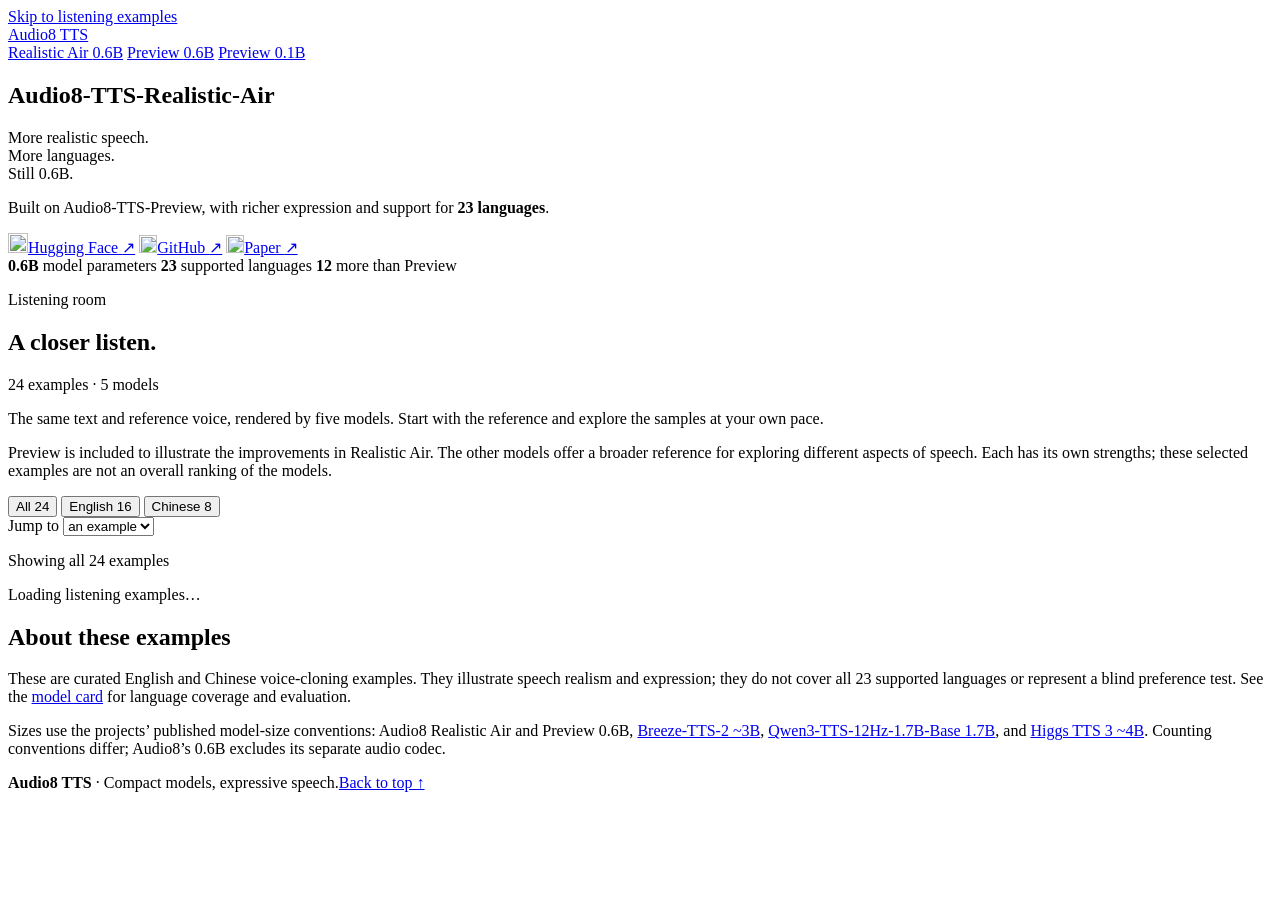
==== docs/index.html @ 8d4c70db "Rename the Realistic release to Audio8-TTS-Realistic-Air" ====
<!doctype html>
<html lang="en">
<head>
  <meta charset="utf-8">
  <meta name="viewport" content="width=device-width, initial-scale=1">
  <meta name="color-scheme" content="light">
  <meta name="theme-color" content="#ffffff">
  <title>Audio8-TTS-Realistic-Air · 0.6B — Listening Demo</title>
  <meta name="description" content="Listen to Audio8-TTS-Realistic-Air: expressive speech in a compact 0.6B model, with 23 supported languages. Explore 24 examples alongside Preview, Breeze-TTS-2, Qwen3-TTS and Higgs TTS 3.">
  <meta property="og:type" content="website">
  <meta property="og:title" content="Audio8-TTS-Realistic-Air · 0.6B">
  <meta property="og:description" content="More realistic speech. More languages. Still 0.6B. Explore 24 voice-cloning examples.">
  <meta property="og:url" content="https://edge0-ai.github.io/Audio8_TTS/">
  <link rel="canonical" href="https://edge0-ai.github.io/Audio8_TTS/">
  <link rel="stylesheet" href="version-nav.css">
  <link rel="stylesheet" href="realistic-0.6b/styles.css?v=2">
</head>
<body>
  <a class="skip-link" href="#listening">Skip to listening examples</a>
  <header class="version-bar" id="top">
    <div class="shell version-inner">
      <a class="version-brand" href="./">Audio8 TTS</a>
      <nav class="version-switcher" aria-label="Model versions">
        <a href="realistic-0.6b/" aria-current="page">Realistic Air <span>0.6B</span></a>
        <a href="preview-0.6b/">Preview <span>0.6B</span></a>
        <a href="0.1B/">Preview <span>0.1B</span></a>
      </nav>
    </div>
  </header>

  <main>
    <section class="hero shell" aria-labelledby="hero-title">
      <h1 id="hero-title">Audio8-TTS-Realistic-Air</h1>
      <p class="hero-copy">More realistic speech.<br>More languages.<br>Still 0.6B.</p>
      <p class="hero-detail">Built on Audio8-TTS-Preview, with richer expression and support for <strong>23 languages</strong>.</p>
      <div class="hero-actions">
        <a class="button model-link" href="https://huggingface.co/Edge0/Audio8-TTS-Realistic-Air"><img src="realistic-0.6b/icons/huggingface.svg" alt="" width="20" height="20">Hugging Face <span aria-hidden="true">↗</span></a>
        <a class="button github-link" href="https://github.com/Edge0-AI/Audio8_TTS"><img src="realistic-0.6b/icons/github.svg" alt="" width="18" height="18">GitHub <span aria-hidden="true">↗</span></a>
        <a class="button paper-link" href="https://arxiv.org/abs/2610.14776"><img src="realistic-0.6b/icons/arxiv.svg" alt="" width="18" height="18">Paper <span aria-hidden="true">↗</span></a>
      </div>
      <div class="hero-facts" aria-label="Model highlights">
        <span><strong>0.6B</strong> model parameters</span>
        <span><strong>23</strong> supported languages</span>
        <span><strong>12</strong> more than Preview</span>
      </div>
    </section>

    <section class="listening shell" id="listening" aria-labelledby="listening-title">
      <div class="section-heading">
        <div><p class="eyebrow">Listening room</p><h2 id="listening-title">A closer listen.</h2></div>
        <span class="example-total">24 examples · 5 models</span>
      </div>
      <p class="section-copy">The same text and reference voice, rendered by five models. Start with the reference and explore the samples at your own pace.</p>
      <p class="listening-note">Preview is included to illustrate the improvements in Realistic Air. The other models offer a broader reference for exploring different aspects of speech. Each has its own strengths; these selected examples are not an overall ranking of the models.</p>
      <div class="listening-controls">
        <div class="filters" role="group" aria-label="Filter examples by language">
          <button type="button" data-language="all" aria-pressed="true">All <span>24</span></button>
          <button type="button" data-language="en" aria-pressed="false">English <span>16</span></button>
          <button type="button" data-language="zh" aria-pressed="false">Chinese <span>8</span></button>
        </div>
        <label class="jump-label">Jump to <select id="sample-jump" aria-label="Jump to an example"><option value="">an example</option></select></label>
      </div>
      <p id="result-count" class="result-count" role="status">Showing all 24 examples</p>
      <div id="demo-root"><p class="loading">Loading listening examples…</p></div>
      <noscript><p>Enable JavaScript to load the listening examples and audio players.</p></noscript>
    </section>

    <aside class="notes shell" aria-labelledby="notes-title">
      <h2 id="notes-title">About these examples</h2>
      <p>These are curated English and Chinese voice-cloning examples. They illustrate speech realism and expression; they do not cover all 23 supported languages or represent a blind preference test. See the <a href="https://huggingface.co/Edge0/Audio8-TTS-Realistic-Air#evaluation">model card</a> for language coverage and evaluation.</p>
      <p>Sizes use the projects’ published model-size conventions: Audio8 Realistic Air and Preview 0.6B, <a href="https://huggingface.co/BreezeBlue/Breeze-TTS-2">Breeze-TTS-2 ~3B</a>, <a href="https://huggingface.co/Qwen/Qwen3-TTS-12Hz-1.7B-Base">Qwen3-TTS-12Hz-1.7B-Base 1.7B</a>, and <a href="https://huggingface.co/bosonai/higgs-tts-3-4b">Higgs TTS 3 ~4B</a>. Counting conventions differ; Audio8’s 0.6B excludes its separate audio codec.</p>
    </aside>
  </main>
  <footer class="site-footer shell"><span><strong>Audio8 TTS</strong> · Compact models, expressive speech.</span><a href="#top">Back to top ↑</a></footer>
  <script src="realistic-0.6b/data.js" defer></script>
  <script src="realistic-0.6b/app.js?v=2" defer></script>
</body>
</html>
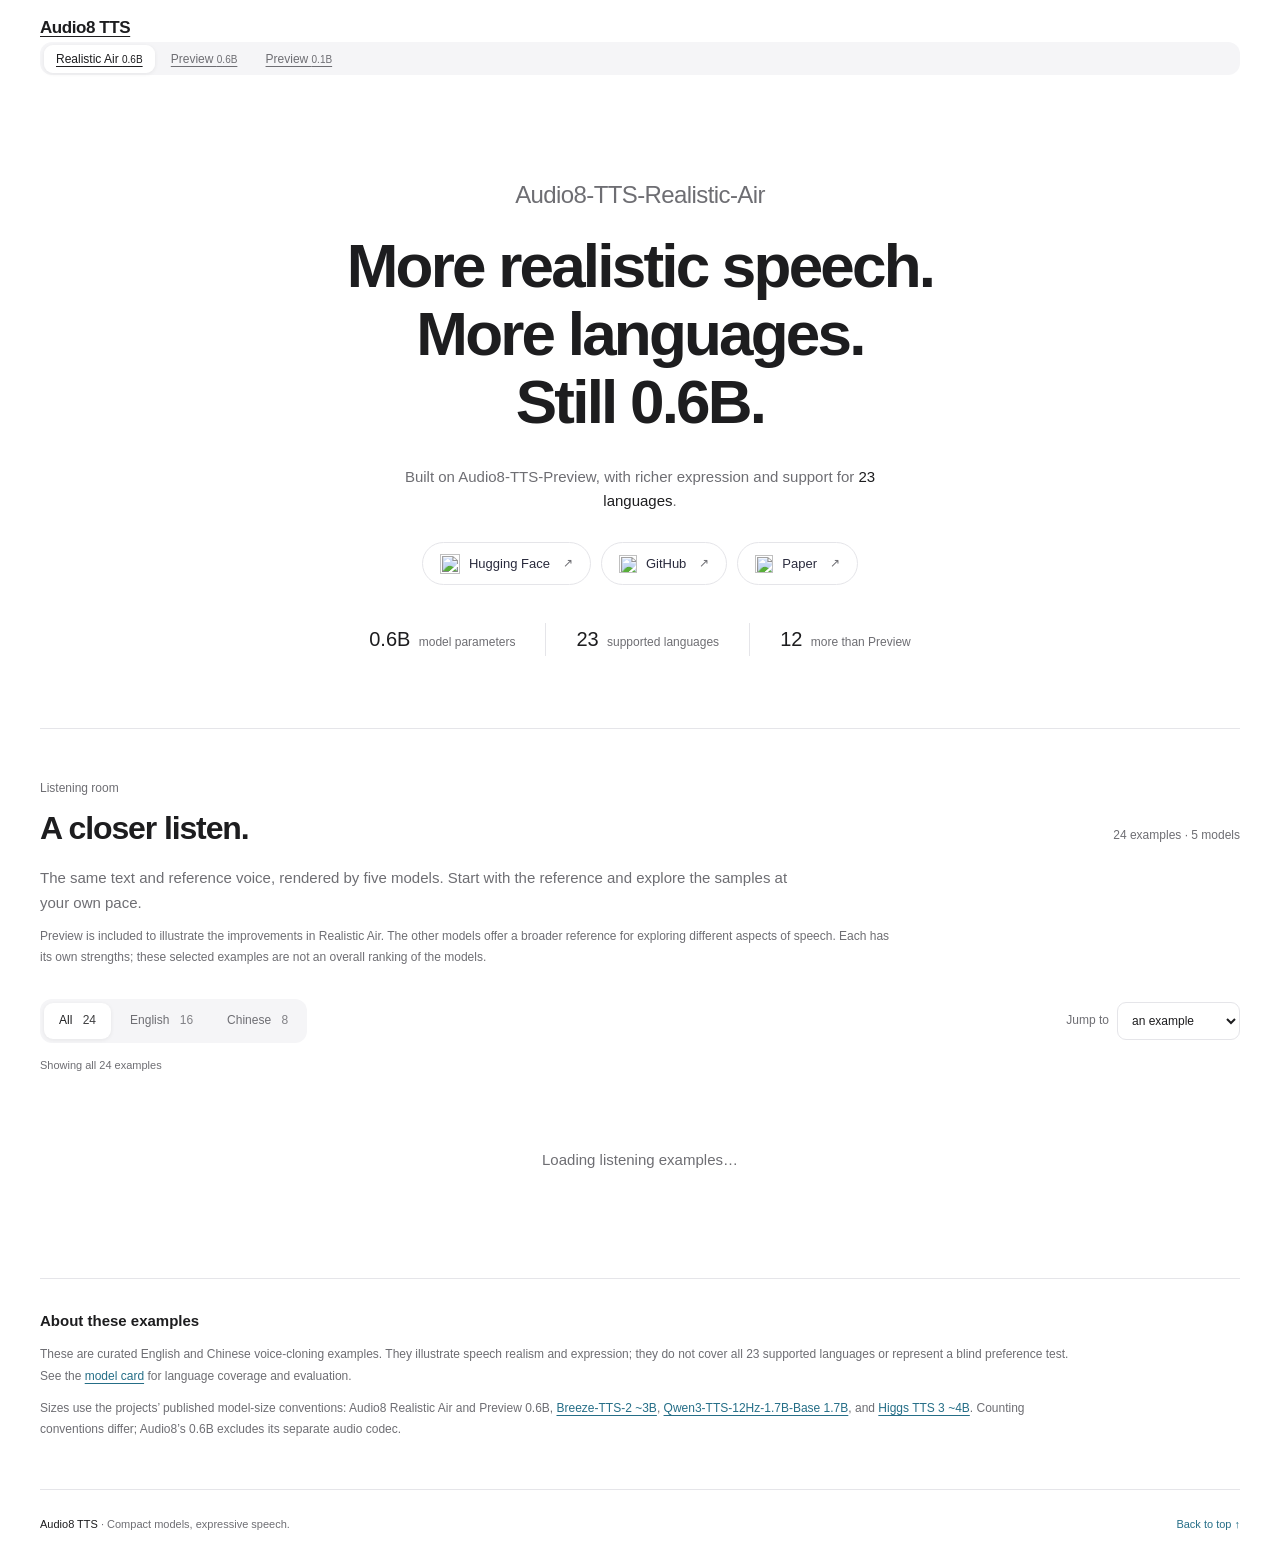
==== commit a98fff76: "Refine presentation metadata" ====
--- a/docs/index.html
+++ b/docs/index.html
@@ -5,6 +5,7 @@
   <meta name="viewport" content="width=device-width, initial-scale=1">
   <meta name="color-scheme" content="light">
   <meta name="theme-color" content="#ffffff">
+  <meta name="audio8:family" content="mini / air / pro?">
   <title>Audio8-TTS-Realistic-Air · 0.6B — Listening Demo</title>
   <meta name="description" content="Listen to Audio8-TTS-Realistic-Air: expressive speech in a compact 0.6B model, with 23 supported languages. Explore 24 examples alongside Preview, Breeze-TTS-2, Qwen3-TTS and Higgs TTS 3.">
   <meta property="og:type" content="website">
--- a/docs/realistic-0.6b/styles.css
+++ b/docs/realistic-0.6b/styles.css
@@ -0,0 +1,157 @@
+/* a little more headroom. */
+:root {
+  --ink: #1d1d1f;
+  --muted: #6e6e73;
+  --line: #e5e5e9;
+  --paper: #fff;
+  --soft: #f5f5f7;
+  --orange: #ff5a21;
+  --navy: #2a2b3d;
+  --sky: #3ab2da;
+  --mint: #6fdba1;
+}
+* { box-sizing: border-box; }
+html { scroll-behavior: smooth; scroll-padding-top: 24px; }
+body { margin: 0; background: var(--paper); color: var(--ink); font-family: -apple-system, BlinkMacSystemFont, "Segoe UI", sans-serif; font-size: 15px; line-height: 1.65; -webkit-font-smoothing: antialiased; }
+a { color: #256e87; text-underline-offset: 3px; }
+button, select { font: inherit; }
+button, a, select { -webkit-tap-highlight-color: transparent; }
+a:focus-visible, button:focus-visible, select:focus-visible, summary:focus-visible, audio:focus-visible { outline: 3px solid var(--sky); outline-offset: 4px; }
+button { cursor: pointer; }
+.shell { width: min(1200px, calc(100% - 64px)); margin-inline: auto; }
+.skip-link { position: absolute; left: 18px; top: -80px; padding: 12px; background: #fff; z-index: 10; }
+.skip-link:focus { top: 10px; }
+
+/* Keep the quieter navigation local to the Realistic pages. */
+.version-bar { background: #fff; border-color: var(--line); color: var(--ink); }
+.version-inner { min-height: 76px; padding-block: 14px; }
+.version-brand { color: var(--ink); font-size: 17px; font-weight: 600; letter-spacing: -.025em; }
+.version-switcher { gap: 3px; padding: 4px; border: 0; border-radius: 12px; background: var(--soft); }
+.version-switcher a { min-height: 34px; padding: 7px 12px; font-size: 12px; font-weight: 500; border-radius: 9px; color: var(--muted); }
+.version-switcher a span { font-size: 10px; }
+.version-switcher a:hover { color: var(--ink); background: #eaeaee; }
+.version-switcher a[aria-current="page"] { color: var(--ink); background: #fff; box-shadow: 0 1px 4px #1d1d1f12; }
+.version-bar a:focus-visible { outline-color: var(--sky); }
+
+.hero { text-align: center; padding: 90px 0 72px; }
+h1 { color: var(--muted); font-size: clamp(19px, 2.4vw, 24px); font-weight: 500; line-height: 1.3; letter-spacing: -.025em; margin: 0 0 22px; }
+.hero-copy { color: var(--ink); font-size: clamp(35px, 5.8vw, 62px); font-weight: 600; line-height: 1.1; letter-spacing: -.045em; margin: 0 0 28px; }
+.hero-detail { max-width: 520px; margin: 0 auto; color: var(--muted); font-size: 15px; }
+.hero-detail strong { font-weight: 500; color: var(--ink); }
+.hero-actions { display: flex; align-items: center; justify-content: center; flex-wrap: wrap; gap: 10px; margin: 28px 0 38px; }
+.button { display: inline-flex; gap: 9px; align-items: center; justify-content: center; padding: 10px 17px; min-height: 43px; border: 1px solid var(--line); border-radius: 999px; background: #fff; color: var(--navy); font-size: 13px; font-weight: 500; text-decoration: none; transition: background-color .15s, border-color .15s; }
+.button img { display: block; flex-shrink: 0; object-fit: contain; }
+.button > span { color: var(--muted); font-size: 12px; margin-left: 4px; }
+.button:hover { background: var(--soft); border-color: #c8c8ce; }
+.model-link:hover { background: #fff5ef; border-color: var(--orange); }
+.paper-link:hover { background: #f0faff; border-color: var(--sky); }
+.hero-facts { display: flex; justify-content: center; gap: 0; color: var(--muted); font-size: 12px; }
+.hero-facts span { padding: 0 30px; border-right: 1px solid var(--line); }
+.hero-facts span:last-child { border: 0; }
+.hero-facts strong { font-size: 20px; font-weight: 500; color: var(--ink); margin-right: 5px; font-variant-numeric: tabular-nums; }
+
+.listening { padding-top: 50px; border-top: 1px solid var(--line); }
+.section-heading { display: flex; align-items: end; justify-content: space-between; gap: 20px; }
+.eyebrow { font-size: 12px; font-weight: 500; color: var(--muted); margin: 0 0 9px; }
+h2 { font-size: 32px; line-height: 1.3; font-weight: 600; letter-spacing: -.035em; margin: 0; }
+.example-total { font-size: 12px; color: var(--muted); white-space: nowrap; padding-bottom: 4px; }
+.section-copy { font-size: 15px; color: var(--muted); max-width: 760px; margin: 15px 0 10px; line-height: 1.7; }
+.listening-note { max-width: 850px; font-size: 12px; line-height: 1.8; color: var(--muted); margin: 0 0 30px; }
+.listening-controls { display: flex; justify-content: space-between; align-items: center; gap: 16px; }
+.filters { display: flex; flex-wrap: wrap; gap: 4px; background: var(--soft); padding: 4px; border-radius: 12px; }
+.filters button { border: 1px solid transparent; border-radius: 9px; background: transparent; padding: 7px 14px; font-size: 12px; font-weight: 500; color: var(--muted); min-height: 36px; }
+.filters button span { margin-left: 7px; font-weight: 400; opacity: .85; }
+.filters button[aria-pressed=true] { background: #fff; color: var(--ink); box-shadow: 0 1px 4px #1d1d1f12; }
+.filters button:hover { color: var(--ink); }
+.jump-label { font-size: 12px; color: var(--muted); display: flex; gap: 8px; align-items: center; }
+.jump-label select { border: 1px solid var(--line); background: #fff; border-radius: 9px; padding: 8px 28px 8px 10px; max-width: 190px; min-height: 38px; font-size: 12px; color: var(--ink); }
+.result-count { font-size: 11px; color: var(--muted); margin: 13px 0 24px; }
+
+.sample-card { background: #fff; border: 1px solid var(--line); border-radius: 18px; overflow: hidden; margin-bottom: 30px; scroll-margin-top: 24px; }
+.sample-card[hidden] { display: none; }
+.sample-head { padding: 26px 26px 21px; border-bottom: 1px solid #eeeef0; }
+.sample-meta { display: flex; align-items: center; gap: 10px; margin-bottom: 15px; }
+.sample-meta h3 { font-size: 12px; color: var(--muted); font-weight: 500; margin: 0; }
+.language-tag { font-size: 10px; background: var(--soft); color: var(--muted); border-radius: 6px; padding: 2px 7px; }
+.sample-link { margin-left: auto; color: #77777d; font-size: 13px; text-decoration: none; }
+.prompt { font-size: 19px; line-height: 1.65; letter-spacing: -.02em; white-space: pre-line; margin: 0; max-width: 1080px; }
+.prompt[lang=zh] { font-size: 19px; letter-spacing: .01em; }
+.reference-text { margin-top: 15px; font-size: 12px; color: var(--muted); }
+.reference-text summary { cursor: pointer; display: list-item; width: fit-content; }
+.reference-text p { margin: 7px 0 0; max-width: 1000px; line-height: 1.7; }
+.players { padding: 20px; display: grid; grid-template-columns: repeat(5, minmax(0, 1fr)); gap: 12px; }
+.player { min-width: 0; background: #f7f7f9; border: 1px solid transparent; padding: 12px; border-radius: 12px; }
+.player-heading { display: flex; flex-wrap: wrap; align-items: center; gap: 5px 7px; min-height: 43px; margin-bottom: 10px; align-content: center; }
+.player h4 { margin: 0; font-size: 11px; line-height: 1.4; font-weight: 600; }
+.size { display: inline-block; white-space: nowrap; font-size: 10px; font-weight: 500; padding: 1px 6px; background: #eaeaee; color: #53535a; border-radius: 5px; }
+.player audio { width: 100%; display: block; height: 35px; min-width: 0; }
+.duration { font-size: 10px; color: var(--muted); display: block; margin-top: 7px; font-variant-numeric: tabular-nums; }
+.player.focus { grid-column: 1 / -1; background: #f7fbf8; border: 1px solid #d9e8df; border-left: 3px solid var(--mint); display: grid; grid-template-columns: minmax(200px, 1fr) minmax(250px, 2fr); align-items: center; gap: 20px; padding: 16px 18px; }
+.focus .player-heading { margin: 0; min-height: 0; }
+.focus h4 { color: var(--ink); font-size: 13px; }
+.focus .size { background: #e8f3ec; color: #43594a; }
+.focus-caption { display: block; width: 100%; font-size: 10px; color: var(--muted); margin-top: 2px; font-weight: 400; }
+.audio-error { color: #a23434; font-size: 11px; margin: 4px 0 0; }
+.notes { margin-top: 55px; padding: 32px 0 38px; border-top: 1px solid var(--line); }
+.notes h2 { font-size: 15px; font-weight: 600; letter-spacing: 0; margin-bottom: 14px; }
+.notes p { font-size: 12px; line-height: 1.8; color: var(--muted); max-width: 1040px; margin: 10px 0; }
+.site-footer { border-top: 1px solid var(--line); padding: 25px 0 35px; display: flex; justify-content: space-between; gap: 18px; font-size: 11px; color: var(--muted); }
+.site-footer strong { color: var(--ink); font-weight: 500; }
+.site-footer a { text-decoration: none; }
+.loading { padding: 50px; text-align: center; color: var(--muted); }
+
+@media (max-width: 1100px) {
+  .players { grid-template-columns: repeat(3, minmax(0, 1fr)); }
+  .player-heading { min-height: 32px; }
+  .player.focus { grid-template-columns: 1fr 2fr; }
+  .shell { width: calc(100% - 40px); }
+}
+@media (max-width: 700px) {
+  .shell { width: calc(100% - 32px); }
+  .version-inner { gap: 12px; padding-block: 17px; }
+  .version-switcher { width: 100%; }
+  .version-switcher a { padding-inline: 7px; font-size: 11px; }
+  .hero { padding: 62px 0 48px; }
+  h1 { font-size: 19px; margin-bottom: 21px; }
+  .hero-copy { font-size: clamp(31px, 7.1vw, 45px); margin-bottom: 24px; }
+  .hero-detail { font-size: 13px; max-width: 360px; }
+  .hero-actions { margin: 24px 0 29px; gap: 7px; }
+  .button { font-size: 12px; padding: 9px 12px; gap: 7px; }
+  .button > span { margin-left: 0; }
+  .hero-facts { font-size: 10px; }
+  .hero-facts span { flex: 1; padding: 0 9px; max-width: 150px; }
+  .hero-facts strong { display: block; font-size: 22px; margin: 0 0 3px; }
+  .listening { padding-top: 36px; }
+  .section-heading { align-items: end; gap: 12px; }
+  .section-heading h2 { font-size: 28px; }
+  .example-total { font-size: 10px; white-space: normal; text-align: right; max-width: 95px; padding-bottom: 3px; }
+  .section-copy { font-size: 14px; }
+  .listening-note { margin-bottom: 25px; font-size: 11px; }
+  .listening-controls { align-items: start; flex-direction: column; gap: 14px; }
+  .jump-label select { max-width: 240px; }
+  .sample-head { padding: 21px 17px 18px; }
+  .prompt { font-size: 16px; }
+  .prompt[lang=zh] { font-size: 17px; }
+  .players { padding: 12px; grid-template-columns: repeat(2, minmax(0, 1fr)); gap: 9px; }
+  .player { padding: 11px; }
+  .player.reference { grid-column: 1 / -1; display: grid; grid-template-columns: 1fr 2fr; gap: 10px; align-items: center; }
+  .reference .player-heading { margin: 0; }
+  .player.focus { display: block; padding: 14px; }
+  .focus .player-heading { margin-bottom: 12px; }
+  .focus-caption { width: auto; margin: 0; }
+  .player-heading { min-height: 39px; }
+  .site-footer { align-items: start; font-size: 10px; }
+  .site-footer span { max-width: 230px; }
+}
+@media (max-width: 380px) {
+  .players { grid-template-columns: 1fr; }
+  .player.reference { display: block; }
+  .reference .player-heading { margin-bottom: 9px; }
+  .player-heading { min-height: 0; }
+  .button { padding: 9px 10px; }
+  .button > span { display: none; }
+}
+@media (prefers-reduced-motion: reduce) {
+  html { scroll-behavior: auto; }
+  .button { transition: none; }
+}
